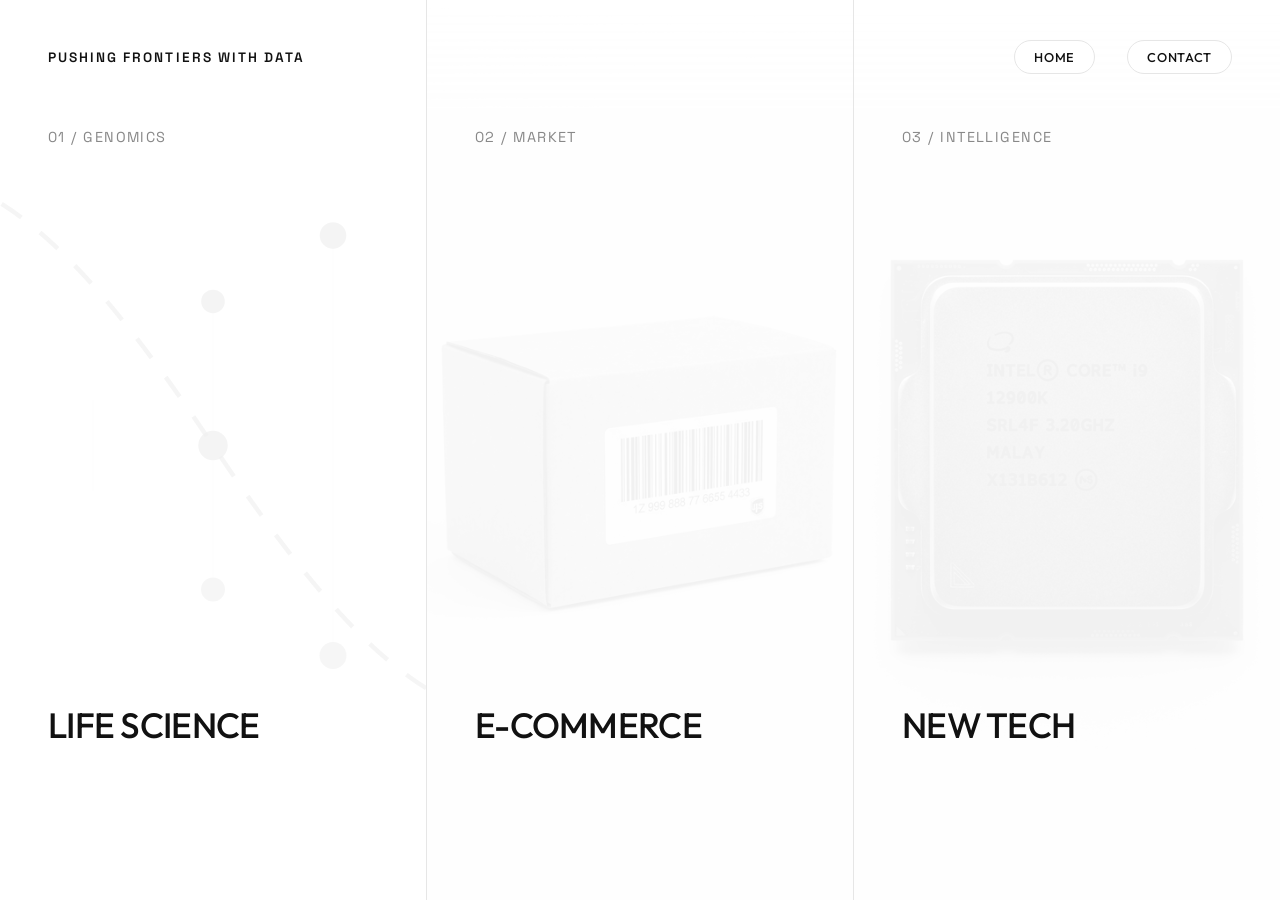
==== index.html @ 6e9e73f1 "feat: integrate custom animated greyscale horizontal DNA helix SVG for Life Science" ====
<!DOCTYPE html>
<html lang="en">
<head>
  <meta charset="UTF-8">
  <meta name="viewport" content="width=device-width, initial-scale=1.0">
  <title>Data Projects Portfolio | Minimalist landing page</title>
  
  <!-- 
   * 1. Pull premium modern typography from Google Fonts using separate links to avoid forbidden characters.
  -->
  <link rel="preconnect" href="https://fonts.googleapis.com">
  <link rel="preconnect" href="https://fonts.gstatic.com" crossorigin>
  <link rel="stylesheet" href="https://fonts.googleapis.com/css2?family=Outfit:wght@300;400;500;700">
  <link rel="stylesheet" href="https://fonts.googleapis.com/css2?family=Space+Grotesk:wght@400;600;700">
  
  <link rel="stylesheet" href="style.css">
</head>
<body>

  <!-- 
   * 2. Render background grid overlay to define structured alignment.
  -->
  <div class="grid-overlay"></div>

  <!-- 
   * 3. Set up the header panel with global navigation and brand mark.
  -->
  <header>
    <a href="#" class="logo">Pushing frontiers with Data</a>
    <nav class="nav-links">
      <a href="#" class="nav-link">Home</a>
      <a href="#" class="nav-link" id="contact-trigger">Contact</a>
    </nav>
  </header>

  <!-- 
   * 4. Build the three vertical interactive layout columns.
  -->
  <main class="portfolio-container">
    
    <!-- 
     * 5. Life Science Column featuring a real monochromatic imagery background.
    -->
    <section class="portfolio-column" id="col-life-science" data-project="Life Science Analytics">
      <span class="column-num">01 / GENOMICS</span>
      
      <div class="image-bg-container">
        <img class="section-image" src="images/life_science_animated.svg" alt="Life Science Analytics">
      </div>

      <div class="column-content">
        <h2 class="column-title">Life Science</h2>
        <p class="column-desc">Statistical genomics, gene sequencing algorithms, and bioinformatics pipelines mapping complex systems.</p>
      </div>
    </section>

    <!-- 
     * 9. E-Commerce Column featuring a real monochromatic marketplace background.
    -->
    <section class="portfolio-column" id="col-ecommerce" data-project="E-Commerce Intelligence">
      <span class="column-num">02 / MARKET</span>
      
      <div class="image-bg-container">
        <img class="section-image" src="images/ecommerce_box.png" alt="E-Commerce Intelligence">
      </div>

      <div class="column-content">
        <h2 class="column-title">E-Commerce</h2>
        <p class="column-desc">Real-time prediction engines, basket analysis models, and conversion optimization pipelines.</p>
      </div>
    </section>

    <!-- 
     * 13. New Technologies Column featuring a real neural computational background.
    -->
    <section class="portfolio-column" id="col-new-tech" data-project="Advanced AI Systems">
      <span class="column-num">03 / INTELLIGENCE</span>
      
      <div class="image-bg-container">
        <img class="section-image" src="images/new_tech_chip.png" alt="Advanced AI Systems">
      </div>

      <div class="column-content">
        <h2 class="column-title">New Tech</h2>
        <p class="column-desc">Neural architectures, computational vision networks, and generative intelligence exploration.</p>
      </div>
    </section>

  </main>

  <!-- 
   * 18. Build the overlay for expanded portfolio items.
  -->
  <div class="expanded-panel" id="project-detail-panel">
    <button class="back-button" id="close-panel-btn">Back to main</button>
    <div class="loading-container">
      <div class="loading-dots">
        <div class="dot"></div>
        <div class="dot"></div>
        <div class="dot"></div>
      </div>
      <div class="loading-text">system analysis initiating</div>
      <h3 class="loading-title" id="expanded-project-title">Project Name</h3>
    </div>
  </div>

  <script src="app.js"></script>
</body>
</html>
---- style.css ----
/* 
 * 1. Define custom properties for a strict monochromatic color palette.
 * 2. Set up base styling with clean sans-serif and monospaced typography.
 * 3. Configure grid overlay for a structured, blueprint-like aesthetic.
 */

:root {
  --color-pure-white: #ffffff;
  --color-light-grey: #f7f7f7;
  --color-border: #e6e6e6;
  --color-text-muted: #888888;
  --color-text-main: #111111;
  --color-accent: #000000;
  
  --font-display: 'Outfit', sans-serif;
  --font-mono: 'Space Grotesk', monospace;
  
  --transition-speed: 0.5s;
  --transition-easing: cubic-bezier(0.16, 1, 0.3, 1);
}

* {
  margin: 0;
  padding: 0;
  box-sizing: border-box;
}

body {
  background-color: var(--color-light-grey);
  color: var(--color-text-main);
  font-family: var(--font-display);
  overflow: hidden;
  height: 100vh;
  width: 100vw;
  display: flex;
  flex-direction: column;
  transition: opacity 0.45s ease;
}

body.page-fade-out {
  opacity: 0;
}

/* 
 * 4. Build a background grid system to enhance visual structure.
 */
.grid-overlay {
  position: absolute;
  top: 0;
  left: 0;
  width: 100%;
  height: 100%;
  background-image: 
    linear-gradient(to right, var(--color-border) 1px, transparent 1px),
    linear-gradient(to bottom, var(--color-border) 1px, transparent 1px);
  background-size: 80px 80px;
  opacity: 0.25;
  pointer-events: none;
  z-index: 1;
}

/* 
 * 5. Style the minimalist header with branding and action indicators.
 */
header {
  position: absolute;
  top: 0;
  left: 0;
  width: 100%;
  padding: 2.5rem 3rem;
  display: flex;
  justify-content: space-between;
  align-items: center;
  z-index: 10;
  pointer-events: auto;
}

.logo {
  font-family: var(--font-mono);
  font-weight: 600;
  font-size: 0.85rem;
  letter-spacing: 0.15em;
  text-transform: uppercase;
  text-decoration: none;
  color: var(--color-text-main);
}

.nav-links {
  display: flex;
  gap: 2rem;
}

.nav-link {
  font-family: var(--font-display);
  font-size: 0.8rem;
  font-weight: 500;
  letter-spacing: 0.05em;
  text-transform: uppercase;
  text-decoration: none;
  color: var(--color-text-main);
  background-color: var(--color-pure-white);
  border: 1px solid var(--color-border);
  padding: 0.5rem 1.2rem;
  border-radius: 30px;
  transition: all 0.3s ease;
}

.nav-link:hover {
  background-color: var(--color-text-main);
  color: var(--color-pure-white);
  border-color: var(--color-text-main);
}

/* 
 * 6. Set up the three-column layout.
 */
.portfolio-container {
  display: flex;
  width: 100%;
  height: 100vh;
  position: relative;
  z-index: 2;
}

.portfolio-column {
  flex: 1;
  position: relative;
  overflow: hidden;
  display: flex;
  flex-direction: column;
  justify-content: space-between;
  padding: 8rem 3rem 4rem 3rem;
  border-right: 1px solid var(--color-border);
  background-color: var(--color-pure-white);
  transition: flex var(--transition-speed) var(--transition-easing), background-color 0.4s ease;
  cursor: pointer;
  z-index: 3;
}

.portfolio-column:last-child {
  border-right: none;
}

/* 
 * 7. Configure hover animations for columns.
 */
.portfolio-column:hover {
  flex: 1.6;
  background-color: #fbfbfb;
}

/* 
 * 8. Position the decorative background images inside columns.
 */
.image-bg-container {
  position: absolute;
  top: 0;
  left: 0;
  width: 100%;
  height: 100%;
  opacity: 0.05;
  transition: opacity 0.7s var(--transition-easing);
  pointer-events: none;
  z-index: 1;
  overflow: hidden;
  -webkit-mask-image: linear-gradient(to bottom, transparent 0%, black 12%);
  mask-image: linear-gradient(to bottom, transparent 0%, black 12%);
}

.portfolio-column:hover .image-bg-container {
  opacity: 0.75;
}

.section-image {
  width: 100%;
  height: 100%;
  object-fit: cover;
  filter: grayscale(100%) contrast(1.15) brightness(0.95);
  transition: transform 0.9s var(--transition-easing);
}

.portfolio-column:hover .section-image {
  transform: scale(1.06);
}

/* 
 * 9. Style text content within each column.
 */
.column-num {
  position: relative;
  z-index: 4;
  font-family: var(--font-mono);
  font-size: 0.9rem;
  color: var(--color-text-muted);
  letter-spacing: 0.1em;
}

.column-content {
  position: relative;
  z-index: 4;
  margin-top: auto;
}

.column-title {
  font-family: var(--font-display);
  font-weight: 500;
  font-size: 2.2rem;
  letter-spacing: -0.02em;
  margin-bottom: 1rem;
  text-transform: uppercase;
  color: var(--color-text-main);
  transition: transform var(--transition-speed) var(--transition-easing);
}

.portfolio-column:hover .column-title {
  transform: translateY(-5px);
}

.column-desc {
  font-size: 0.95rem;
  line-height: 1.6;
  color: var(--color-text-muted);
  max-width: 280px;
  opacity: 0;
  transform: translateY(20px);
  transition: opacity 0.5s var(--transition-easing), transform 0.5s var(--transition-easing);
}

.portfolio-column:hover .column-desc {
  opacity: 1;
  transform: translateY(0);
}

/* 
 * 11. Style the click-to-expand details panel.
 */
.expanded-panel {
  position: absolute;
  top: 0;
  left: 0;
  width: 100%;
  height: 100%;
  background-color: var(--color-pure-white);
  z-index: 20;
  opacity: 0;
  visibility: hidden;
  transition: opacity 0.6s var(--transition-easing), visibility 0.6s var(--transition-easing);
  display: flex;
  flex-direction: column;
  justify-content: center;
  align-items: center;
  padding: 4rem;
}

.expanded-panel.active {
  opacity: 1;
  visibility: visible;
}

.back-button {
  position: absolute;
  top: 2.5rem;
  right: 3rem;
  background-color: var(--color-pure-white);
  border: 1px solid var(--color-border);
  font-family: var(--font-display);
  font-weight: 500;
  font-size: 0.8rem;
  letter-spacing: 0.05em;
  text-transform: uppercase;
  color: var(--color-text-main);
  padding: 0.5rem 1.2rem;
  border-radius: 30px;
  cursor: pointer;
  transition: all 0.3s ease;
  z-index: 25;
}

.back-button:hover {
  background-color: var(--color-text-main);
  color: var(--color-pure-white);
  border-color: var(--color-text-main);
}

.loading-container {
  display: flex;
  flex-direction: column;
  align-items: center;
  gap: 1.5rem;
}

.loading-dots {
  display: flex;
  gap: 8px;
}

.dot {
  width: 6px;
  height: 6px;
  background-color: var(--color-text-main);
  border-radius: 50%;
  animation: pulse 1.2s infinite ease-in-out;
}

.dot:nth-child(2) {
  animation-delay: 0.2s;
}

.dot:nth-child(3) {
  animation-delay: 0.4s;
}

.loading-text {
  font-family: var(--font-mono);
  font-size: 0.9rem;
  color: var(--color-text-muted);
  letter-spacing: 0.2em;
  text-transform: uppercase;
}

.loading-title {
  font-family: var(--font-display);
  font-size: 1.8rem;
  font-weight: 400;
  color: var(--color-text-main);
  letter-spacing: -0.01em;
  margin-top: 1rem;
}

@keyframes pulse {
  0%, 100% {
    transform: scale(0.6);
    opacity: 0.3;
  }
  50% {
    transform: scale(1.2);
    opacity: 1;
  }
}

/* 
 * 12. Adjust layout for responsive viewport scaling.
 */
@media (max-width: 900px) {
  .portfolio-container {
    flex-direction: column;
    height: auto;
    min-height: 100vh;
  }
  
  .portfolio-column {
    width: 100%;
    height: 33.33vh;
    border-right: none;
    border-bottom: 1px solid var(--color-border);
    padding: 6rem 2rem 2rem 2rem;
  }
  
  .portfolio-column:last-child {
    border-bottom: none;
  }
  
  .portfolio-column:hover {
    flex: 1.4;
  }
  
  .svg-bg-container {
    width: 50%;
    height: 60%;
  }
  
  .center-core {
    width: 130px;
    height: 130px;
  }
  
  header {
    padding: 1.5rem;
  }
}

/* 
 * 13. Style the dedicated project details page (life_science.html).
 */
body.project-page {
  overflow-y: auto;
  height: auto;
  min-height: 100vh;
}

.back-button-link {
  font-family: var(--font-display);
  font-size: 0.8rem;
  font-weight: 500;
  letter-spacing: 0.05em;
  text-transform: uppercase;
  text-decoration: none;
  color: var(--color-text-main);
  background-color: var(--color-pure-white);
  border: 1px solid var(--color-border);
  padding: 0.5rem 1.2rem;
  border-radius: 30px;
  transition: all 0.3s ease;
}

.back-button-link:hover {
  background-color: var(--color-text-main);
  color: var(--color-pure-white);
  border-color: var(--color-text-main);
}

.project-sheet-container {
  display: flex;
  width: 100%;
  min-height: 100vh;
  position: relative;
  z-index: 2;
  padding-top: 8rem;
}

.project-details-pane {
  flex: 1.2;
  padding: 2rem 4rem 6rem 3rem;
  border-right: 1px solid var(--color-border);
  display: flex;
  flex-direction: column;
}

.project-metrics-pane {
  flex: 0.8;
  padding: 2rem 3rem 6rem 4rem;
  background-color: var(--color-pure-white);
  display: flex;
  flex-direction: column;
}

.project-section-num {
  font-family: var(--font-mono);
  font-size: 0.9rem;
  color: var(--color-text-muted);
  letter-spacing: 0.1em;
  text-transform: uppercase;
  margin-bottom: 2.5rem;
  display: block;
}

.project-headline {
  font-family: var(--font-display);
  font-weight: 500;
  font-size: 3.2rem;
  letter-spacing: -0.03em;
  color: var(--color-text-main);
  line-height: 1.1;
  margin-bottom: 1.5rem;
}

.project-lead-text {
  font-size: 1.2rem;
  line-height: 1.6;
  color: var(--color-text-main);
  max-width: 600px;
  margin-bottom: 3.5rem;
  font-weight: 300;
}

.body-sub-title {
  font-family: var(--font-display);
  font-weight: 500;
  font-size: 1.4rem;
  letter-spacing: -0.01em;
  color: var(--color-text-main);
  margin-bottom: 1rem;
  margin-top: 2rem;
}

.body-paragraph {
  font-size: 1rem;
  line-height: 1.7;
  color: var(--color-text-muted);
  max-width: 580px;
  margin-bottom: 1.8rem;
}

.tool-tags-grid {
  display: grid;
  grid-template-columns: repeat(auto-fill, minmax(250px, 1fr));
  gap: 1.2rem;
  margin-top: 1.5rem;
}

.tool-tag {
  background-color: var(--color-pure-white);
  border: 1px solid var(--color-border);
  padding: 1rem 1.4rem;
  border-radius: 8px;
  display: flex;
  flex-direction: column;
  gap: 4px;
  transition: border-color 0.3s ease, box-shadow 0.3s ease;
}

.tool-tag:hover {
  border-color: var(--color-text-main);
  box-shadow: 0 4px 15px rgba(0, 0, 0, 0.02);
}

.tool-name {
  font-family: var(--font-mono);
  font-weight: 700;
  font-size: 0.95rem;
  color: var(--color-text-main);
}

.tool-use {
  font-size: 0.8rem;
  color: var(--color-text-muted);
}

.metrics-cards-grid {
  display: flex;
  flex-direction: column;
  gap: 2rem;
  margin-top: 1.5rem;
}

.metric-card {
  background-color: var(--color-light-grey);
  border: 1px solid var(--color-border);
  padding: 2.2rem 2rem;
  border-radius: 12px;
  display: flex;
  flex-direction: column;
  transition: transform 0.4s ease, border-color 0.4s ease;
}

.metric-card:hover {
  transform: translateY(-4px);
  border-color: var(--color-text-main);
}

.metric-value {
  font-family: var(--font-display);
  font-weight: 700;
  font-size: 3.5rem;
  letter-spacing: -0.04em;
  color: var(--color-text-main);
  line-height: 1;
  margin-bottom: 0.2rem;
}

.metric-label {
  font-family: var(--font-mono);
  font-weight: 600;
  font-size: 0.85rem;
  color: var(--color-text-main);
  letter-spacing: 0.05em;
  text-transform: uppercase;
  margin-bottom: 0.8rem;
}

.metric-detail {
  font-size: 0.9rem;
  line-height: 1.5;
  color: var(--color-text-muted);
}

/* 
 * 14. Add mobile styles for the project sheets.
 */
@media (max-width: 900px) {
  .project-sheet-container {
    flex-direction: column;
    padding-top: 6rem;
  }
  
  .project-details-pane {
    border-right: none;
    border-bottom: 1px solid var(--color-border);
    padding: 2rem 1.5rem 4rem 1.5rem;
  }
  
  .project-metrics-pane {
    padding: 4rem 1.5rem 6rem 1.5rem;
  }
  
  .project-headline {
    font-size: 2.5rem;
  }
}
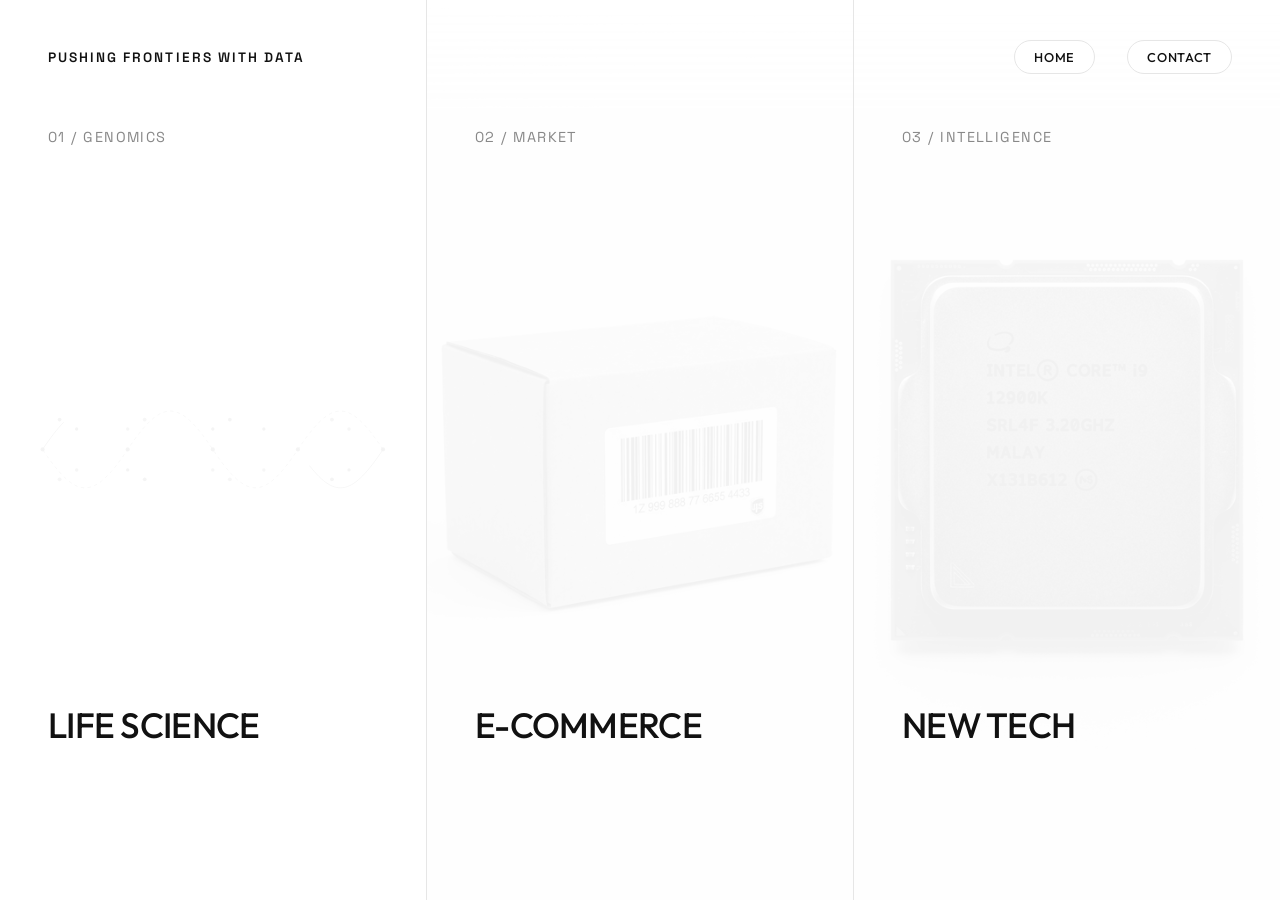
==== commit 068fbc69: "fix: force stylesheet cache-busting using version parameter" ====
--- a/index.html
+++ b/index.html
@@ -13,7 +13,7 @@
   <link rel="stylesheet" href="https://fonts.googleapis.com/css2?family=Outfit:wght@300;400;500;700">
   <link rel="stylesheet" href="https://fonts.googleapis.com/css2?family=Space+Grotesk:wght@400;600;700">
   
-  <link rel="stylesheet" href="style.css">
+  <link rel="stylesheet" href="style.css?v=3">
 </head>
 <body>
 
--- a/style.css
+++ b/style.css
@@ -184,6 +184,23 @@
 }
 
 /* 
+ * 8.5. Optimize vector SVGs to contain beautifully within the narrow vertical column panes.
+ */
+.section-image[src$=".svg"] {
+  object-fit: contain;
+  width: 90%;
+  height: auto;
+  position: absolute;
+  top: 50%;
+  left: 50%;
+  transform: translate(-50%, -50%);
+}
+
+.portfolio-column:hover .section-image[src$=".svg"] {
+  transform: translate(-50%, -50%) scale(1.06);
+}
+
+/* 
  * 9. Style text content within each column.
  */
 .column-num {
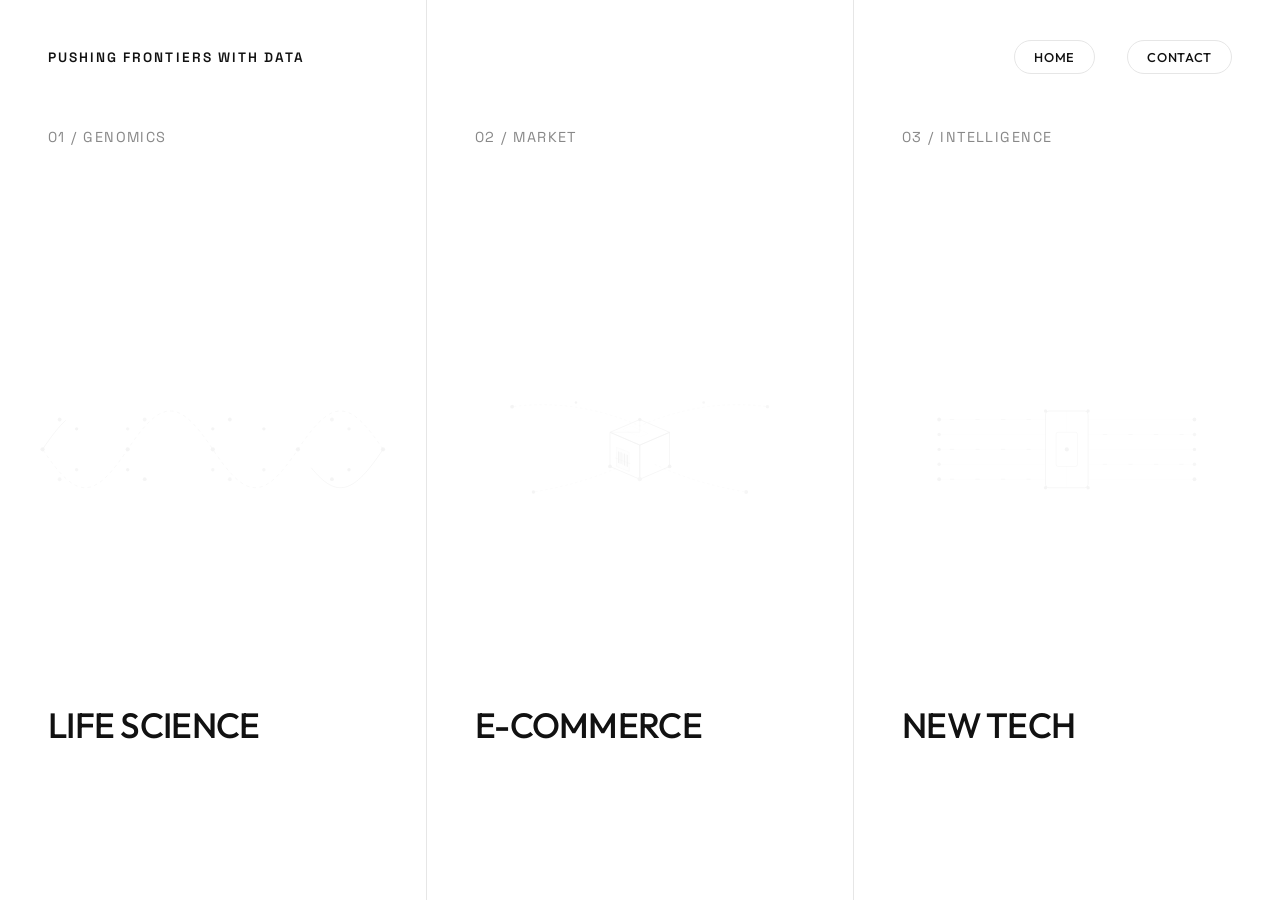
==== commit f4abaf3b: "feat: integrate custom animated SVGs for E-Commerce and New Technologies sections" ====
--- a/index.html
+++ b/index.html
@@ -61,7 +61,7 @@
       <span class="column-num">02 / MARKET</span>
       
       <div class="image-bg-container">
-        <img class="section-image" src="images/ecommerce_box.png" alt="E-Commerce Intelligence">
+        <img class="section-image" src="images/ecommerce_animated.svg" alt="E-Commerce Intelligence">
       </div>
 
       <div class="column-content">
@@ -77,7 +77,7 @@
       <span class="column-num">03 / INTELLIGENCE</span>
       
       <div class="image-bg-container">
-        <img class="section-image" src="images/new_tech_chip.png" alt="Advanced AI Systems">
+        <img class="section-image" src="images/new_tech_animated.svg" alt="Advanced AI Systems">
       </div>
 
       <div class="column-content">
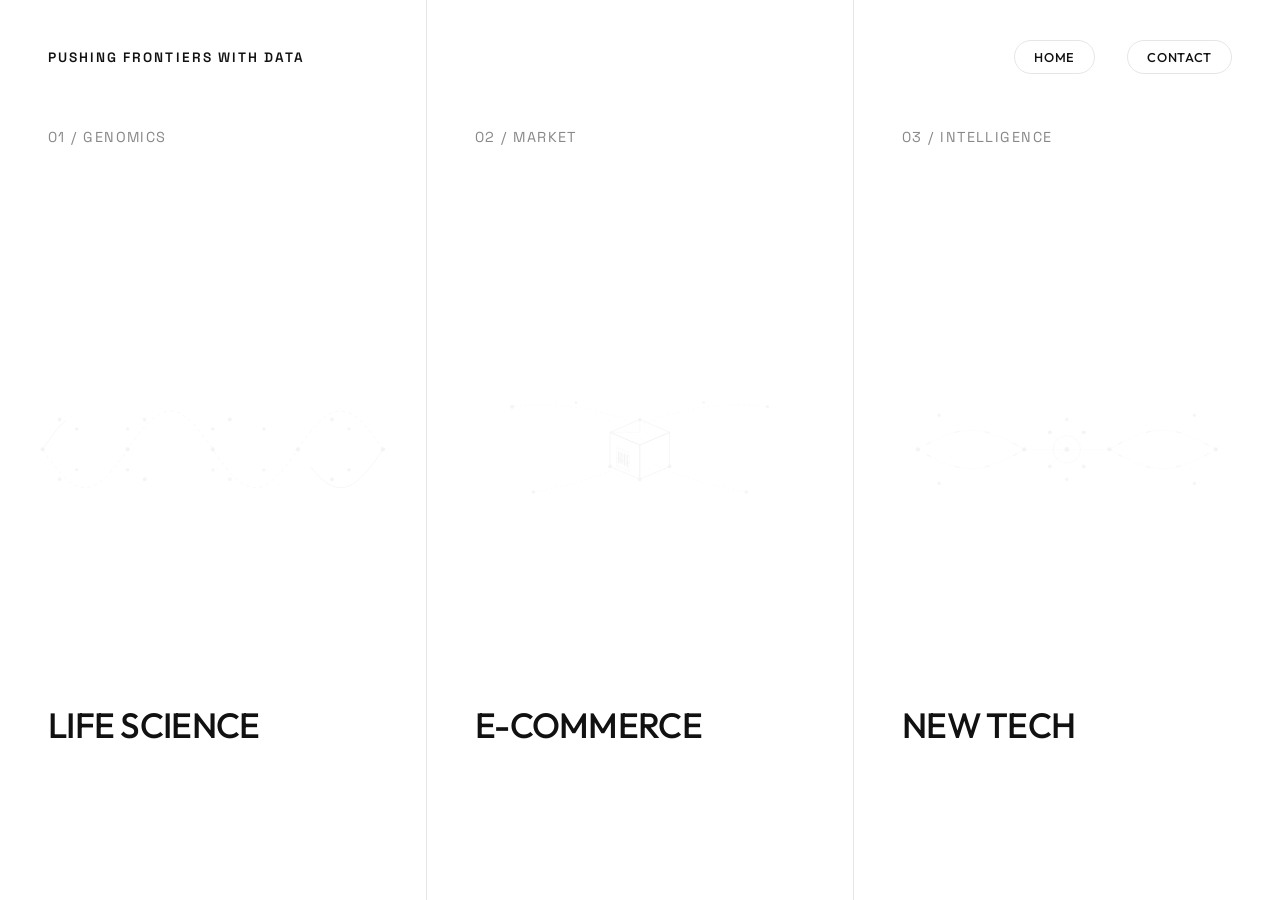
==== commit c2cc6178: "feat: replace New Tech processor SVG with a highly aesthetic neural network brain mesh SVG" ====
--- a/index.html
+++ b/index.html
@@ -77,7 +77,7 @@
       <span class="column-num">03 / INTELLIGENCE</span>
       
       <div class="image-bg-container">
-        <img class="section-image" src="images/new_tech_animated.svg" alt="Advanced AI Systems">
+        <img class="section-image" src="images/new_tech_neural.svg" alt="Advanced AI Systems">
       </div>
 
       <div class="column-content">
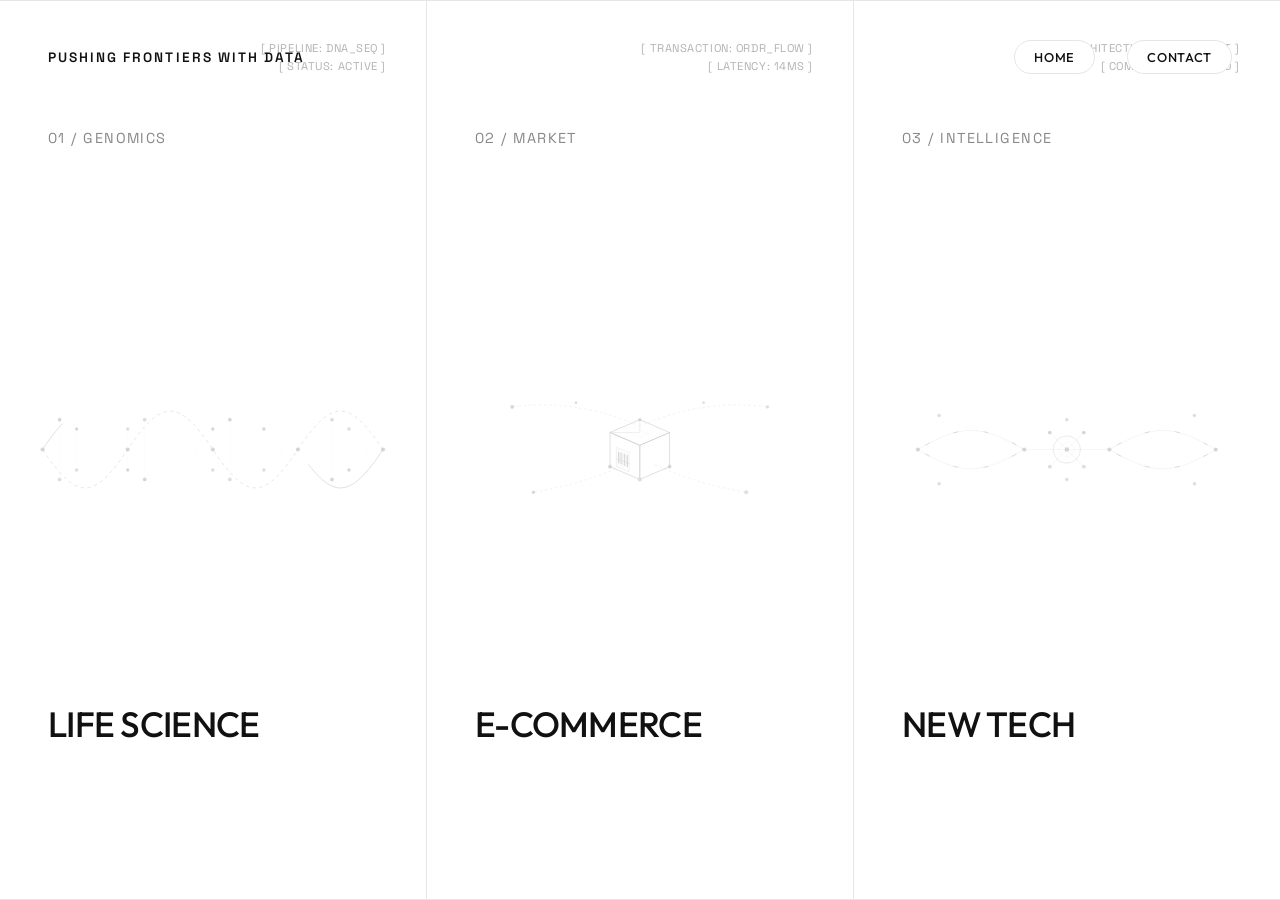
==== commit 0e480eac: "feat: add column metadata telemetry tags and increase vector baseline visibility to 20%" ====
--- a/index.html
+++ b/index.html
@@ -44,6 +44,11 @@
     <section class="portfolio-column" id="col-life-science" data-project="Life Science Analytics">
       <span class="column-num">01 / GENOMICS</span>
       
+      <div class="column-metadata">
+        <span>[ pipeline: DNA_SEQ ]</span>
+        <span>[ status: ACTIVE ]</span>
+      </div>
+      
       <div class="image-bg-container">
         <img class="section-image" src="images/life_science_animated.svg" alt="Life Science Analytics">
       </div>
@@ -60,6 +65,11 @@
     <section class="portfolio-column" id="col-ecommerce" data-project="E-Commerce Intelligence">
       <span class="column-num">02 / MARKET</span>
       
+      <div class="column-metadata">
+        <span>[ transaction: ORDR_FLOW ]</span>
+        <span>[ latency: 14ms ]</span>
+      </div>
+      
       <div class="image-bg-container">
         <img class="section-image" src="images/ecommerce_animated.svg" alt="E-Commerce Intelligence">
       </div>
@@ -75,6 +85,11 @@
     -->
     <section class="portfolio-column" id="col-new-tech" data-project="Advanced AI Systems">
       <span class="column-num">03 / INTELLIGENCE</span>
+      
+      <div class="column-metadata">
+        <span>[ architecture: NEURAL_NET ]</span>
+        <span>[ compute: OPTIMIZED ]</span>
+      </div>
       
       <div class="image-bg-container">
         <img class="section-image" src="images/new_tech_neural.svg" alt="Advanced AI Systems">
--- a/style.css
+++ b/style.css
@@ -120,6 +120,8 @@
   height: 100vh;
   position: relative;
   z-index: 2;
+  border-top: 1px solid var(--color-border);
+  border-bottom: 1px solid var(--color-border);
 }
 
 .portfolio-column {
@@ -158,7 +160,7 @@
   left: 0;
   width: 100%;
   height: 100%;
-  opacity: 0.05;
+  opacity: 0.20;
   transition: opacity 0.7s var(--transition-easing);
   pointer-events: none;
   z-index: 1;
@@ -169,6 +171,36 @@
 
 .portfolio-column:hover .image-bg-container {
   opacity: 0.75;
+}
+
+/* 
+ * 8.2. Style low-contrast monospaced metadata telemetry tags at top-right of columns.
+ */
+.column-metadata {
+  position: absolute;
+  top: 2.5rem;
+  right: 2.5rem;
+  display: flex;
+  flex-direction: column;
+  align-items: flex-end;
+  gap: 4px;
+  z-index: 4;
+  pointer-events: none;
+}
+
+.column-metadata span {
+  font-family: var(--font-mono);
+  font-size: 0.7rem;
+  color: var(--color-text-muted);
+  letter-spacing: 0.05em;
+  text-transform: uppercase;
+  opacity: 0.65;
+  transition: opacity 0.4s ease, color 0.4s ease;
+}
+
+.portfolio-column:hover .column-metadata span {
+  opacity: 0.95;
+  color: var(--color-text-main);
 }
 
 .section-image {
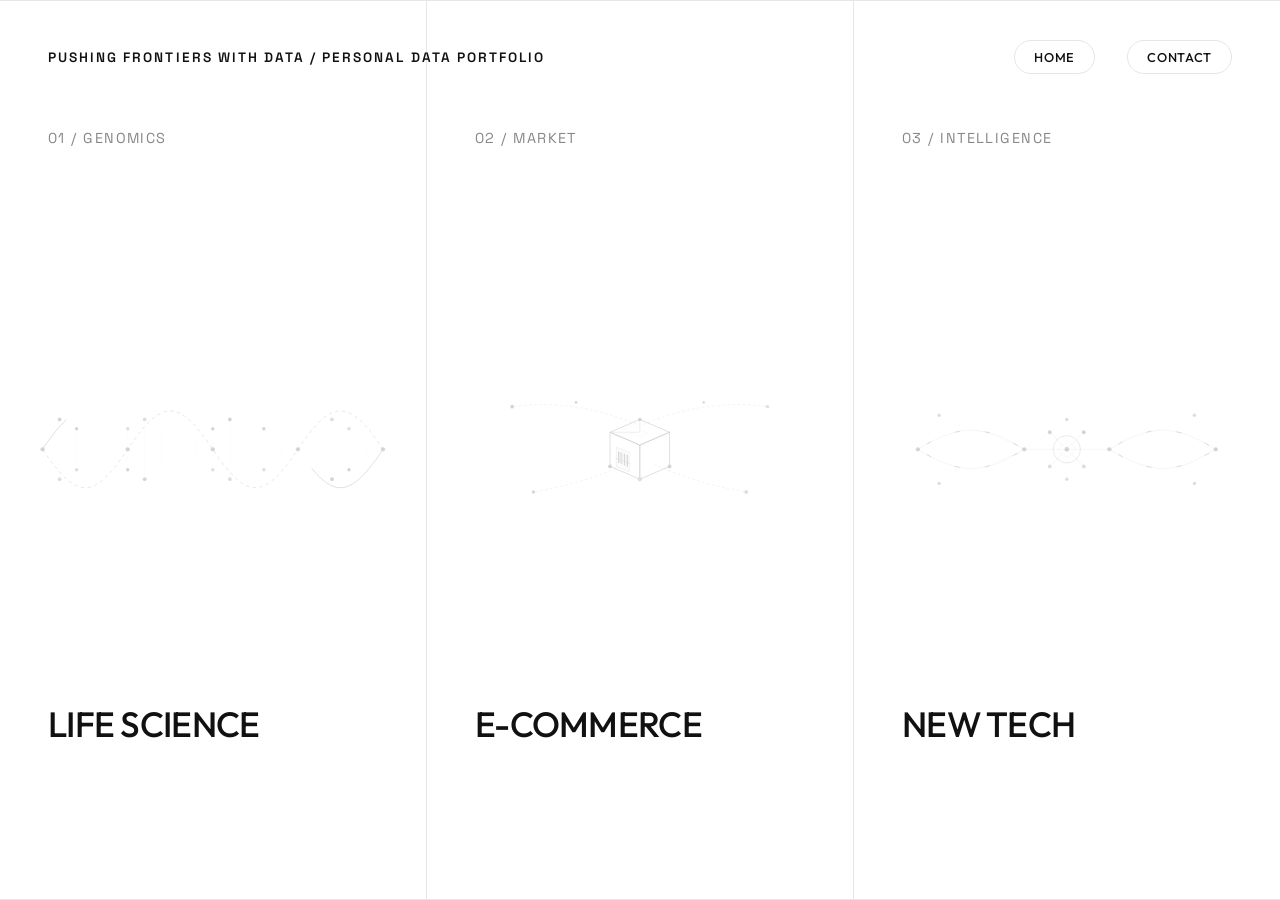
==== commit 73d7d881: "feat: update page title to include Personal Data Portfolio and remove telemetry elements" ====
--- a/index.html
+++ b/index.html
@@ -3,7 +3,7 @@
 <head>
   <meta charset="UTF-8">
   <meta name="viewport" content="width=device-width, initial-scale=1.0">
-  <title>Data Projects Portfolio | Minimalist landing page</title>
+  <title>Pushing frontiers with Data / Personal Data Portfolio</title>
   
   <!-- 
    * 1. Pull premium modern typography from Google Fonts using separate links to avoid forbidden characters.
@@ -13,7 +13,7 @@
   <link rel="stylesheet" href="https://fonts.googleapis.com/css2?family=Outfit:wght@300;400;500;700">
   <link rel="stylesheet" href="https://fonts.googleapis.com/css2?family=Space+Grotesk:wght@400;600;700">
   
-  <link rel="stylesheet" href="style.css?v=3">
+  <link rel="stylesheet" href="style.css?v=4">
 </head>
 <body>
 
@@ -26,7 +26,7 @@
    * 3. Set up the header panel with global navigation and brand mark.
   -->
   <header>
-    <a href="#" class="logo">Pushing frontiers with Data</a>
+    <a href="#" class="logo">Pushing frontiers with Data / Personal Data Portfolio</a>
     <nav class="nav-links">
       <a href="#" class="nav-link">Home</a>
       <a href="#" class="nav-link" id="contact-trigger">Contact</a>
@@ -44,11 +44,6 @@
     <section class="portfolio-column" id="col-life-science" data-project="Life Science Analytics">
       <span class="column-num">01 / GENOMICS</span>
       
-      <div class="column-metadata">
-        <span>[ pipeline: DNA_SEQ ]</span>
-        <span>[ status: ACTIVE ]</span>
-      </div>
-      
       <div class="image-bg-container">
         <img class="section-image" src="images/life_science_animated.svg" alt="Life Science Analytics">
       </div>
@@ -65,11 +60,6 @@
     <section class="portfolio-column" id="col-ecommerce" data-project="E-Commerce Intelligence">
       <span class="column-num">02 / MARKET</span>
       
-      <div class="column-metadata">
-        <span>[ transaction: ORDR_FLOW ]</span>
-        <span>[ latency: 14ms ]</span>
-      </div>
-      
       <div class="image-bg-container">
         <img class="section-image" src="images/ecommerce_animated.svg" alt="E-Commerce Intelligence">
       </div>
@@ -85,11 +75,6 @@
     -->
     <section class="portfolio-column" id="col-new-tech" data-project="Advanced AI Systems">
       <span class="column-num">03 / INTELLIGENCE</span>
-      
-      <div class="column-metadata">
-        <span>[ architecture: NEURAL_NET ]</span>
-        <span>[ compute: OPTIMIZED ]</span>
-      </div>
       
       <div class="image-bg-container">
         <img class="section-image" src="images/new_tech_neural.svg" alt="Advanced AI Systems">
--- a/style.css
+++ b/style.css
@@ -173,35 +173,7 @@
   opacity: 0.75;
 }
 
-/* 
- * 8.2. Style low-contrast monospaced metadata telemetry tags at top-right of columns.
- */
-.column-metadata {
-  position: absolute;
-  top: 2.5rem;
-  right: 2.5rem;
-  display: flex;
-  flex-direction: column;
-  align-items: flex-end;
-  gap: 4px;
-  z-index: 4;
-  pointer-events: none;
-}
-
-.column-metadata span {
-  font-family: var(--font-mono);
-  font-size: 0.7rem;
-  color: var(--color-text-muted);
-  letter-spacing: 0.05em;
-  text-transform: uppercase;
-  opacity: 0.65;
-  transition: opacity 0.4s ease, color 0.4s ease;
-}
-
-.portfolio-column:hover .column-metadata span {
-  opacity: 0.95;
-  color: var(--color-text-main);
-}
+
 
 .section-image {
   width: 100%;
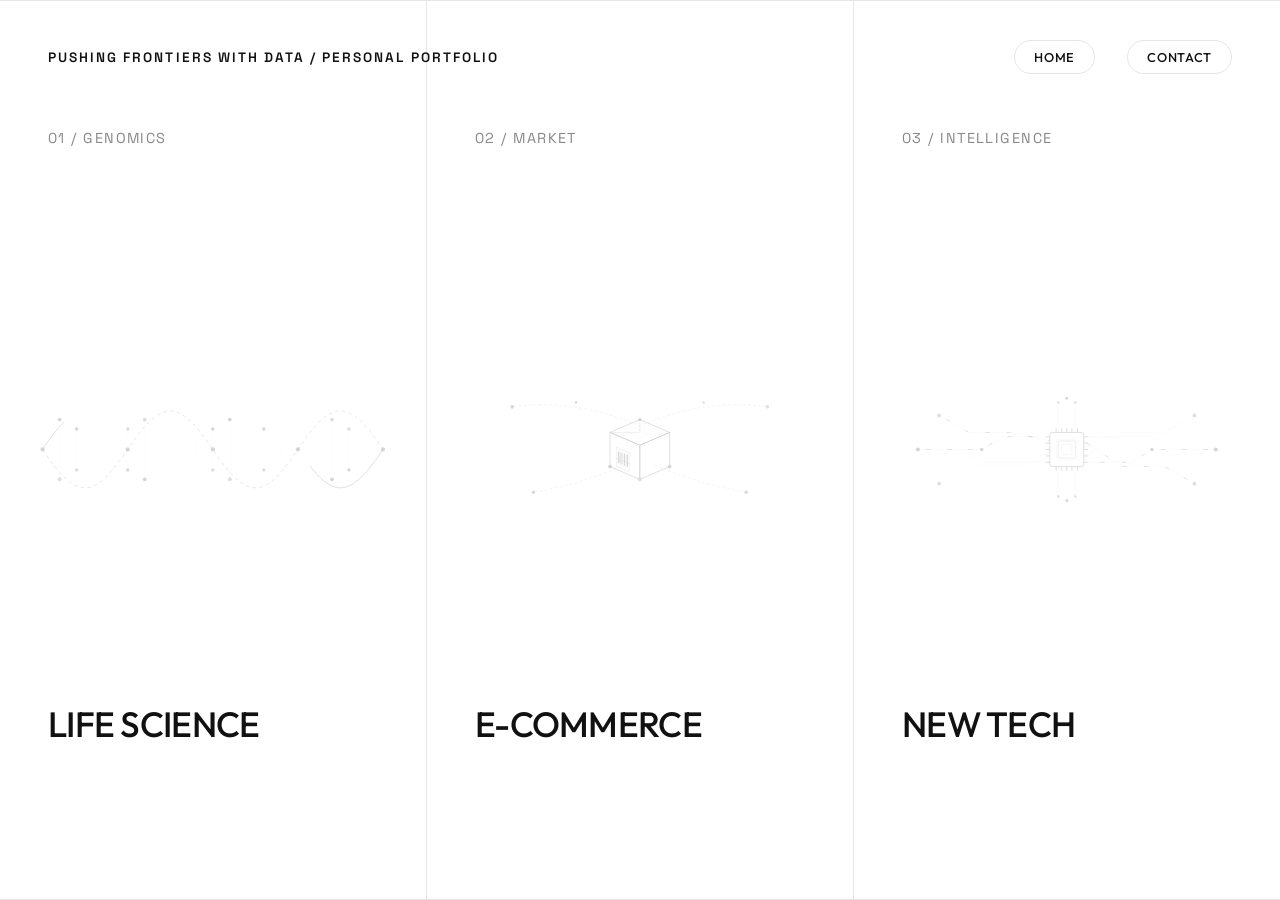
==== commit f9220fd7: "feat: rename header title to PUSHING FRONTIERS WITH DATA / PERSONAL PORTFOLIO and add microchip SVG " ====
--- a/index.html
+++ b/index.html
@@ -3,7 +3,7 @@
 <head>
   <meta charset="UTF-8">
   <meta name="viewport" content="width=device-width, initial-scale=1.0">
-  <title>Pushing frontiers with Data / Personal Data Portfolio</title>
+  <title>PUSHING FRONTIERS WITH DATA / PERSONAL PORTFOLIO</title>
   
   <!-- 
    * 1. Pull premium modern typography from Google Fonts using separate links to avoid forbidden characters.
@@ -26,7 +26,7 @@
    * 3. Set up the header panel with global navigation and brand mark.
   -->
   <header>
-    <a href="#" class="logo">Pushing frontiers with Data / Personal Data Portfolio</a>
+    <a href="#" class="logo">PUSHING FRONTIERS WITH DATA / PERSONAL PORTFOLIO</a>
     <nav class="nav-links">
       <a href="#" class="nav-link">Home</a>
       <a href="#" class="nav-link" id="contact-trigger">Contact</a>
@@ -77,7 +77,7 @@
       <span class="column-num">03 / INTELLIGENCE</span>
       
       <div class="image-bg-container">
-        <img class="section-image" src="images/new_tech_neural.svg" alt="Advanced AI Systems">
+        <img class="section-image" src="images/new_tech_chip.svg" alt="Advanced AI Systems">
       </div>
 
       <div class="column-content">
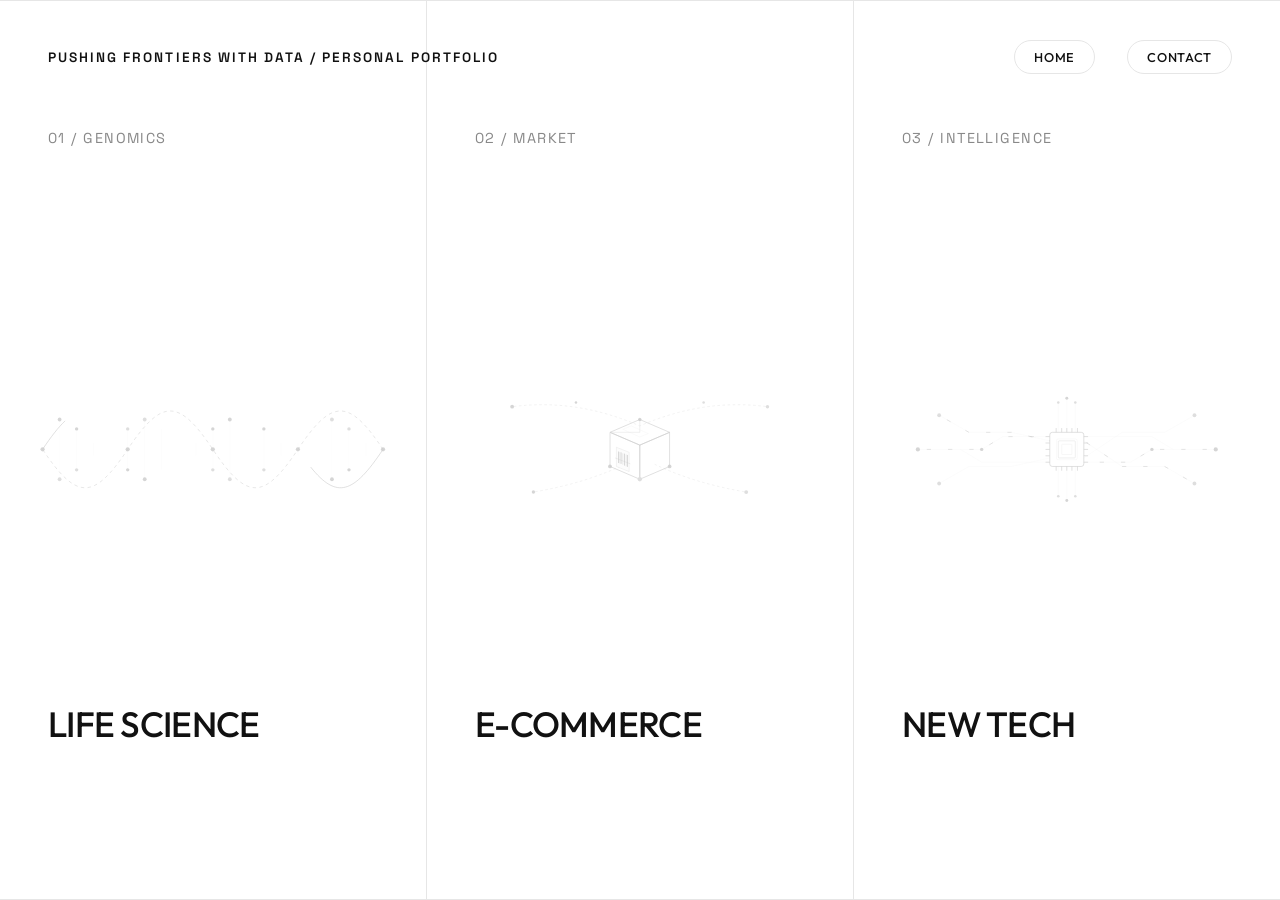
==== commit 50f8f1d1: "feat: implement premium dark mode inversion on column hover" ====
--- a/index.html
+++ b/index.html
@@ -13,7 +13,7 @@
   <link rel="stylesheet" href="https://fonts.googleapis.com/css2?family=Outfit:wght@300;400;500;700">
   <link rel="stylesheet" href="https://fonts.googleapis.com/css2?family=Space+Grotesk:wght@400;600;700">
   
-  <link rel="stylesheet" href="style.css?v=4">
+  <link rel="stylesheet" href="style.css?v=5">
 </head>
 <body>
 
--- a/style.css
+++ b/style.css
@@ -134,7 +134,7 @@
   padding: 8rem 3rem 4rem 3rem;
   border-right: 1px solid var(--color-border);
   background-color: var(--color-pure-white);
-  transition: flex var(--transition-speed) var(--transition-easing), background-color 0.4s ease;
+  transition: flex var(--transition-speed) var(--transition-easing), background-color 0.4s ease, border-color 0.4s ease;
   cursor: pointer;
   z-index: 3;
 }
@@ -148,7 +148,8 @@
  */
 .portfolio-column:hover {
   flex: 1.6;
-  background-color: #fbfbfb;
+  background-color: var(--color-text-main);
+  border-color: var(--color-text-main);
 }
 
 /* 
@@ -180,11 +181,12 @@
   height: 100%;
   object-fit: cover;
   filter: grayscale(100%) contrast(1.15) brightness(0.95);
-  transition: transform 0.9s var(--transition-easing);
+  transition: transform 0.9s var(--transition-easing), filter 0.4s ease;
 }
 
 .portfolio-column:hover .section-image {
   transform: scale(1.06);
+  filter: invert(1) grayscale(100%) contrast(1.15) brightness(1.30);
 }
 
 /* 
@@ -202,6 +204,7 @@
 
 .portfolio-column:hover .section-image[src$=".svg"] {
   transform: translate(-50%, -50%) scale(1.06);
+  filter: invert(1) grayscale(100%) contrast(1.15) brightness(1.30);
 }
 
 /* 
@@ -214,6 +217,11 @@
   font-size: 0.9rem;
   color: var(--color-text-muted);
   letter-spacing: 0.1em;
+  transition: color 0.4s ease;
+}
+
+.portfolio-column:hover .column-num {
+  color: var(--color-border);
 }
 
 .column-content {
@@ -230,11 +238,12 @@
   margin-bottom: 1rem;
   text-transform: uppercase;
   color: var(--color-text-main);
-  transition: transform var(--transition-speed) var(--transition-easing);
+  transition: transform var(--transition-speed) var(--transition-easing), color 0.4s ease;
 }
 
 .portfolio-column:hover .column-title {
   transform: translateY(-5px);
+  color: var(--color-pure-white);
 }
 
 .column-desc {
@@ -244,12 +253,13 @@
   max-width: 280px;
   opacity: 0;
   transform: translateY(20px);
-  transition: opacity 0.5s var(--transition-easing), transform 0.5s var(--transition-easing);
+  transition: opacity 0.5s var(--transition-easing), transform 0.5s var(--transition-easing), color 0.4s ease;
 }
 
 .portfolio-column:hover .column-desc {
   opacity: 1;
   transform: translateY(0);
+  color: #cccccc;
 }
 
 /* 
